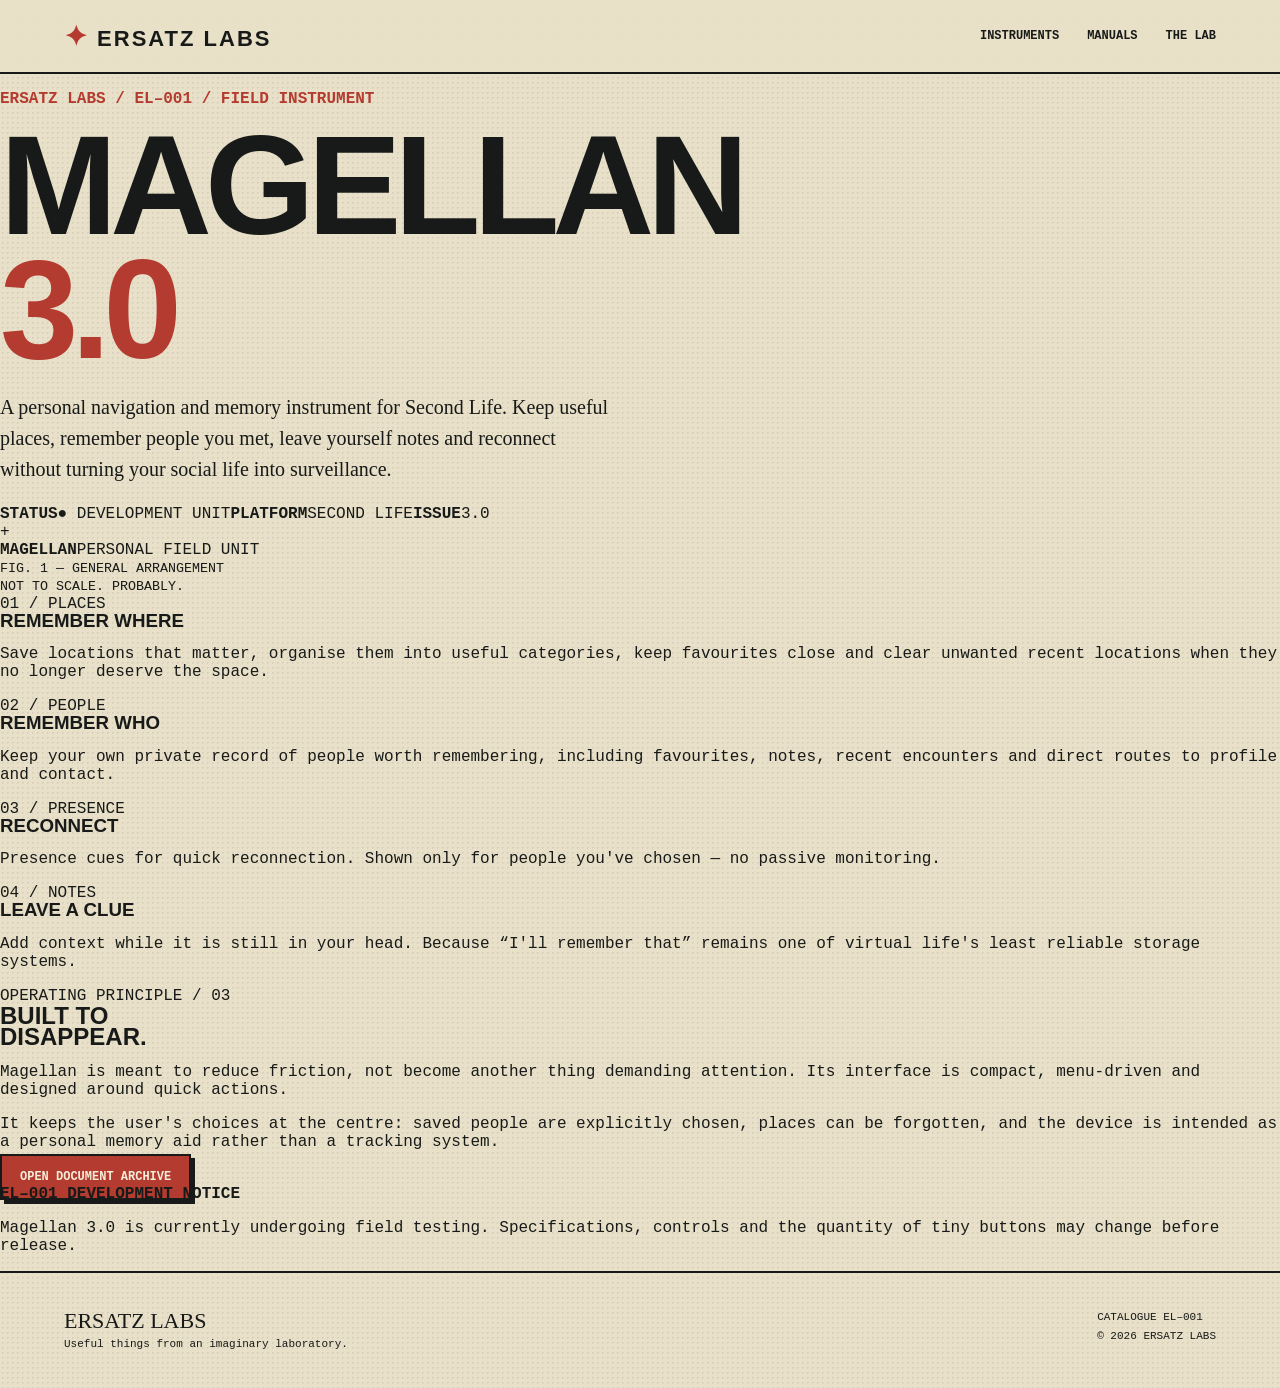
==== magellan.html @ e135221e "Add magellan page" ====
<!doctype html><html lang="en"><head><meta charset="utf-8"><meta name="viewport" content="width=device-width,initial-scale=1"><title>Magellan 3.0 — Ersatz Labs</title><link rel="stylesheet" href="style.css"></head><body><header class="top"><a class="brand" href="index.html"><span class="atom">✦</span> ERSATZ LABS</a><nav><a href="index.html#instruments">INSTRUMENTS</a><a href="manuals.html">MANUALS</a><a href="lab.html">THE LAB</a></nav></header><main><section class="product-hero"><div><p class="serial">ERSATZ LABS / EL–001 / FIELD INSTRUMENT</p><h1>MAGELLAN<br><em>3.0</em></h1><p class="lead">A personal navigation and memory instrument for Second Life. Keep useful places, remember people you met, leave yourself notes and reconnect without turning your social life into surveillance.</p><div class="status-panel"><b>STATUS</b><span>● DEVELOPMENT UNIT</span><b>PLATFORM</b><span>SECOND LIFE</span><b>ISSUE</b><span>3.0</span></div></div><div class="blueprint"><div class="crosshair">+</div><div class="mini-device"><b>MAGELLAN</b><span>PERSONAL FIELD UNIT</span></div><small>FIG. 1 — GENERAL ARRANGEMENT<br>NOT TO SCALE. PROBABLY.</small></div></section><section class="feature-grid"><article><span>01 / PLACES</span><h3>REMEMBER WHERE</h3><p>Save locations that matter, organise them into useful categories, keep favourites close and clear unwanted recent locations when they no longer deserve the space.</p></article><article><span>02 / PEOPLE</span><h3>REMEMBER WHO</h3><p>Keep your own private record of people worth remembering, including favourites, notes, recent encounters and direct routes to profile and contact.</p></article><article><span>03 / PRESENCE</span><h3>RECONNECT</h3><p>Presence cues for quick reconnection. Shown only for people you've chosen — no passive monitoring.</p></article><article><span>04 / NOTES</span><h3>LEAVE A CLUE</h3><p>Add context while it is still in your head. Because “I'll remember that” remains one of virtual life's least reliable storage systems.</p></article></section><section class="specsheet"><div><span>OPERATING PRINCIPLE / 03</span><h2>BUILT TO<br>DISAPPEAR.</h2></div><div><p>Magellan is meant to reduce friction, not become another thing demanding attention. Its interface is compact, menu-driven and designed around quick actions.</p><p>It keeps the user's choices at the centre: saved people are explicitly chosen, places can be forgotten, and the device is intended as a personal memory aid rather than a tracking system.</p><a class="button primary" href="manuals.html">OPEN DOCUMENT ARCHIVE</a></div></section><section class="notice"><b>EL–001 DEVELOPMENT NOTICE</b><p>Magellan 3.0 is currently undergoing field testing. Specifications, controls and the quantity of tiny buttons may change before release.</p></section></main><footer><div><b>ERSATZ LABS</b><br><span>Useful things from an imaginary laboratory.</span></div><div>CATALOGUE EL–001<br>© 2026 ERSATZ LABS</div></footer></body></html>
---- style.css ----
:root{--ink:#171a18;--paper:#e8e0c8;--cream:#f3edd9;--red:#b43b2f;--teal:#2e6663;--yellow:#d7ad42;--line:#807b6b}*{box-sizing:border-box}html{scroll-behavior:smooth}body{margin:0;background:var(--paper);color:var(--ink);font-family:"Courier New",monospace;background-image:radial-gradient(#00000012 1px,transparent 1px);background-size:5px 5px}.top{height:74px;display:flex;align-items:center;justify-content:space-between;padding:0 5vw;border-bottom:2px solid var(--ink);position:sticky;top:0;background:#e8e0c8f2;z-index:10}.brand{font:bold 22px Arial,sans-serif;letter-spacing:2px}.atom{color:var(--red);font-size:28px}.top a{color:inherit;text-decoration:none}.top nav{display:flex;gap:28px;font-size:12px;font-weight:bold}.hero{padding:7vw 5vw 0;min-height:720px;border-bottom:2px solid var(--ink)}.eyebrow,.section-head span,.manuals>div>span,.about span{font-size:11px;letter-spacing:2px}.hero-grid{display:grid;grid-template-columns:1.05fr .95fr;gap:6vw;align-items:center;max-width:1250px;margin:30px auto 50px}.serial{color:var(--red);font-weight:bold}h1,h2,h3{font-family:Arial Black,Impact,sans-serif;margin:0;line-height:.88;text-transform:uppercase}h1{font-size:clamp(76px,11vw,150px);letter-spacing:-7px}h1 em{color:var(--red);font-style:normal}.lead{max-width:610px;font:20px/1.55 Georgia,serif}.buttons{display:flex;gap:12px;margin-top:30px}.button{border:2px solid var(--ink);padding:14px 18px;text-decoration:none;color:inherit;font-weight:bold;font-size:12px;box-shadow:4px 4px 0 var(--ink)}.primary{background:var(--red);color:var(--cream)}.device{height:470px;display:flex;align-items:center;justify-content:center;position:relative}.case{width:310px;height:400px;border:5px solid var(--ink);border-radius:42px;background:#b9b095;padding:28px;transform:rotate(4deg);box-shadow:14px 16px 0 #171a1830,inset 0 0 0 3px #e5dcc2;position:relative}.antenna{position:absolute;width:14px;height:110px;background:var(--ink);top:-3px;right:30%;transform:rotate(7deg);border-radius:8px}.plate{text-align:center;font:bold 14px Arial;letter-spacing:3px;margin-bottom:17px}.screen{height:190px;border:5px solid var(--ink);border-radius:12px;background:#58726a;color:#e8e0c8;padding:20px;box-shadow:inset 0 0 28px #172b26}.screen span,.screen i{font-size:10px;display:block}.screen b{font:26px/1.05 Arial Black;margin:30px 0;display:block}.screen i{font-style:normal}.controls{display:flex;gap:22px;justify-content:center;margin:20px}.controls span{width:28px;height:28px;background:var(--red);border:3px solid var(--ink);border-radius:50%;box-shadow:2px 2px 0 var(--ink)}.case small{font-size:8px;display:block;text-align:center}.ticker{border-top:2px solid var(--ink);padding:15px;text-align:center;font-size:11px;letter-spacing:2px}.ticker b{color:var(--red);margin:0 2vw}.section{padding:8vw 5vw}.section-head{display:flex;justify-content:space-between;align-items:end;margin-bottom:55px}.section-head h2,.manuals h2,.about h2{font-size:clamp(45px,7vw,90px);letter-spacing:-4px}.cards{display:grid;grid-template-columns:repeat(3,1fr);gap:20px}.card{border:2px solid var(--ink);padding:28px;min-height:330px;background:#eee7d3;box-shadow:6px 6px 0 var(--ink)}.card.featured{background:var(--teal);color:var(--cream)}.card h3{font-size:32px;margin:30px 0 20px}.card p{line-height:1.55}.card a,.card>span{color:inherit;font-weight:bold;font-size:11px}.tag{display:inline-block;background:var(--yellow);color:var(--ink);padding:6px 9px;border:1px solid var(--ink);font-weight:bold;font-size:10px;transform:rotate(-2deg)}.tag.ghost{background:transparent}.manuals{background:var(--ink);color:var(--cream);padding:8vw 5vw;display:grid;grid-template-columns:1fr 1fr;gap:8vw}.manuals p{font:19px/1.6 Georgia,serif}.manual-box{border:2px solid var(--cream);padding:40px;position:relative}.manual-box h3{font-size:40px;margin-top:50px}.manual-box button{width:100%;padding:14px;background:transparent;color:var(--cream);border:1px solid var(--cream);margin:25px 0}.stamp{position:absolute;right:25px;top:20px;border:3px solid var(--red);color:var(--red);padding:8px;transform:rotate(8deg);font-weight:bold}.about{padding:9vw 10vw;display:grid;grid-template-columns:.7fr 1.3fr;gap:8vw;align-items:center}.about p{font:20px/1.65 Georgia,serif;max-width:700px}.johnny{height:390px;position:relative}.head{width:150px;height:150px;border:5px solid var(--ink);border-radius:50%;background:var(--yellow);font-size:90px;text-align:center;line-height:140px;margin:auto;position:relative;z-index:2}.body{width:260px;height:250px;background:var(--teal);border:5px solid var(--ink);border-radius:130px 130px 20px 20px;margin:-12px auto 0}footer{border-top:2px solid var(--ink);padding:35px 5vw;display:flex;justify-content:space-between;font-size:11px;line-height:1.7}footer b{font:22px Arial Black}@media(max-width:800px){.top nav{display:none}.hero-grid,.manuals,.about{grid-template-columns:1fr}.device{margin-top:30px}.cards{grid-template-columns:1fr}.section-head{display:block}.section-head span{display:block;margin-bottom:20px}h1{font-size:76px}.hero{padding-top:50px}.manuals,.about{padding:70px 7vw}.johnny{order:2}footer{gap:30px;flex-direction:column}}
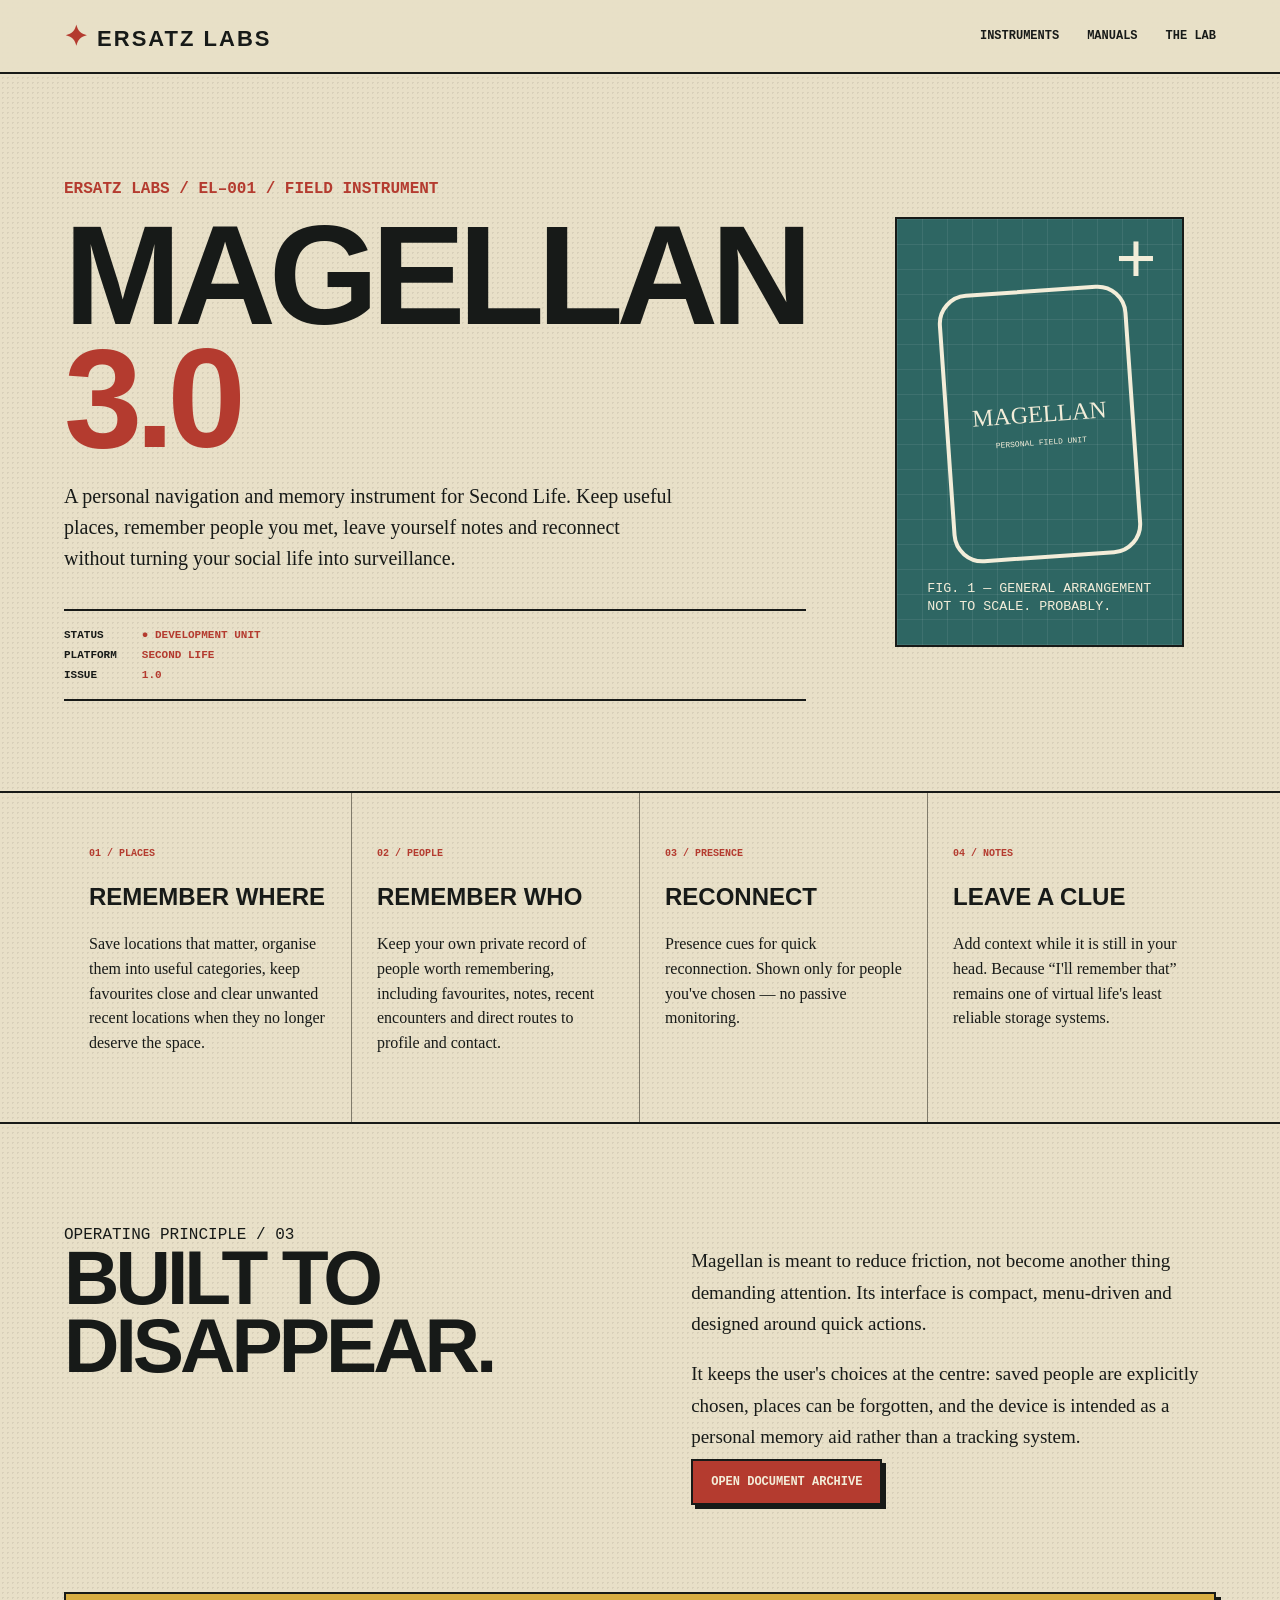
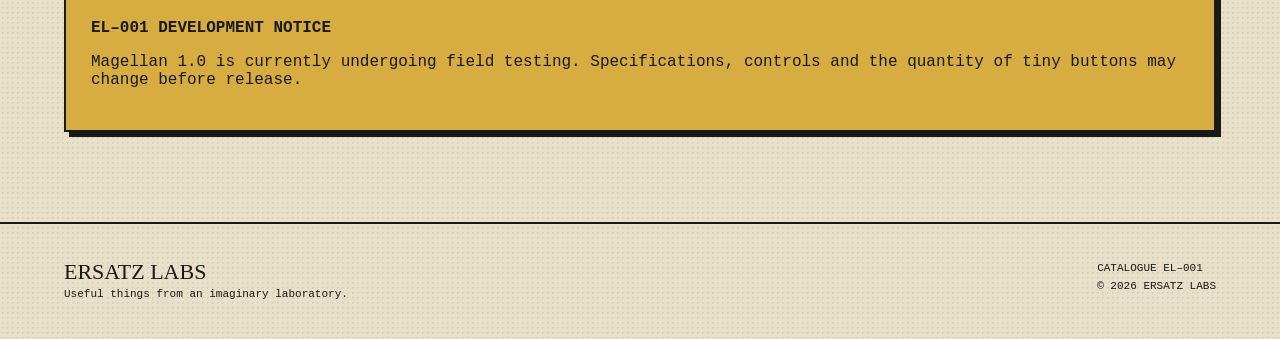
==== commit de37f6f6: "Correct Magellan version to 1.0" ====
--- a/magellan.html
+++ b/magellan.html
@@ -1 +1 @@
-<!doctype html><html lang="en"><head><meta charset="utf-8"><meta name="viewport" content="width=device-width,initial-scale=1"><title>Magellan 3.0 — Ersatz Labs</title><link rel="stylesheet" href="style.css"></head><body><header class="top"><a class="brand" href="index.html"><span class="atom">✦</span> ERSATZ LABS</a><nav><a href="index.html#instruments">INSTRUMENTS</a><a href="manuals.html">MANUALS</a><a href="lab.html">THE LAB</a></nav></header><main><section class="product-hero"><div><p class="serial">ERSATZ LABS / EL–001 / FIELD INSTRUMENT</p><h1>MAGELLAN<br><em>3.0</em></h1><p class="lead">A personal navigation and memory instrument for Second Life. Keep useful places, remember people you met, leave yourself notes and reconnect without turning your social life into surveillance.</p><div class="status-panel"><b>STATUS</b><span>● DEVELOPMENT UNIT</span><b>PLATFORM</b><span>SECOND LIFE</span><b>ISSUE</b><span>3.0</span></div></div><div class="blueprint"><div class="crosshair">+</div><div class="mini-device"><b>MAGELLAN</b><span>PERSONAL FIELD UNIT</span></div><small>FIG. 1 — GENERAL ARRANGEMENT<br>NOT TO SCALE. PROBABLY.</small></div></section><section class="feature-grid"><article><span>01 / PLACES</span><h3>REMEMBER WHERE</h3><p>Save locations that matter, organise them into useful categories, keep favourites close and clear unwanted recent locations when they no longer deserve the space.</p></article><article><span>02 / PEOPLE</span><h3>REMEMBER WHO</h3><p>Keep your own private record of people worth remembering, including favourites, notes, recent encounters and direct routes to profile and contact.</p></article><article><span>03 / PRESENCE</span><h3>RECONNECT</h3><p>Presence cues for quick reconnection. Shown only for people you've chosen — no passive monitoring.</p></article><article><span>04 / NOTES</span><h3>LEAVE A CLUE</h3><p>Add context while it is still in your head. Because “I'll remember that” remains one of virtual life's least reliable storage systems.</p></article></section><section class="specsheet"><div><span>OPERATING PRINCIPLE / 03</span><h2>BUILT TO<br>DISAPPEAR.</h2></div><div><p>Magellan is meant to reduce friction, not become another thing demanding attention. Its interface is compact, menu-driven and designed around quick actions.</p><p>It keeps the user's choices at the centre: saved people are explicitly chosen, places can be forgotten, and the device is intended as a personal memory aid rather than a tracking system.</p><a class="button primary" href="manuals.html">OPEN DOCUMENT ARCHIVE</a></div></section><section class="notice"><b>EL–001 DEVELOPMENT NOTICE</b><p>Magellan 3.0 is currently undergoing field testing. Specifications, controls and the quantity of tiny buttons may change before release.</p></section></main><footer><div><b>ERSATZ LABS</b><br><span>Useful things from an imaginary laboratory.</span></div><div>CATALOGUE EL–001<br>© 2026 ERSATZ LABS</div></footer></body></html>+<!doctype html><html lang="en"><head><meta charset="utf-8"><meta name="viewport" content="width=device-width,initial-scale=1"><title>Magellan 1.0 — Ersatz Labs</title><link rel="stylesheet" href="style.css"></head><body><header class="top"><a class="brand" href="index.html"><span class="atom">✦</span> ERSATZ LABS</a><nav><a href="index.html#instruments">INSTRUMENTS</a><a href="manuals.html">MANUALS</a><a href="lab.html">THE LAB</a></nav></header><main><section class="product-hero"><div><p class="serial">ERSATZ LABS / EL–001 / FIELD INSTRUMENT</p><h1>MAGELLAN<br><em>3.0</em></h1><p class="lead">A personal navigation and memory instrument for Second Life. Keep useful places, remember people you met, leave yourself notes and reconnect without turning your social life into surveillance.</p><div class="status-panel"><b>STATUS</b><span>● DEVELOPMENT UNIT</span><b>PLATFORM</b><span>SECOND LIFE</span><b>ISSUE</b><span>1.0</span></div></div><div class="blueprint"><div class="crosshair">+</div><div class="mini-device"><b>MAGELLAN</b><span>PERSONAL FIELD UNIT</span></div><small>FIG. 1 — GENERAL ARRANGEMENT<br>NOT TO SCALE. PROBABLY.</small></div></section><section class="feature-grid"><article><span>01 / PLACES</span><h3>REMEMBER WHERE</h3><p>Save locations that matter, organise them into useful categories, keep favourites close and clear unwanted recent locations when they no longer deserve the space.</p></article><article><span>02 / PEOPLE</span><h3>REMEMBER WHO</h3><p>Keep your own private record of people worth remembering, including favourites, notes, recent encounters and direct routes to profile and contact.</p></article><article><span>03 / PRESENCE</span><h3>RECONNECT</h3><p>Presence cues for quick reconnection. Shown only for people you've chosen — no passive monitoring.</p></article><article><span>04 / NOTES</span><h3>LEAVE A CLUE</h3><p>Add context while it is still in your head. Because “I'll remember that” remains one of virtual life's least reliable storage systems.</p></article></section><section class="specsheet"><div><span>OPERATING PRINCIPLE / 03</span><h2>BUILT TO<br>DISAPPEAR.</h2></div><div><p>Magellan is meant to reduce friction, not become another thing demanding attention. Its interface is compact, menu-driven and designed around quick actions.</p><p>It keeps the user's choices at the centre: saved people are explicitly chosen, places can be forgotten, and the device is intended as a personal memory aid rather than a tracking system.</p><a class="button primary" href="manuals.html">OPEN DOCUMENT ARCHIVE</a></div></section><section class="notice"><b>EL–001 DEVELOPMENT NOTICE</b><p>Magellan 1.0 is currently undergoing field testing. Specifications, controls and the quantity of tiny buttons may change before release.</p></section></main><footer><div><b>ERSATZ LABS</b><br><span>Useful things from an imaginary laboratory.</span></div><div>CATALOGUE EL–001<br>© 2026 ERSATZ LABS</div></footer></body></html>
--- a/style.css
+++ b/style.css
@@ -1 +1,3 @@
-:root{--ink:#171a18;--paper:#e8e0c8;--cream:#f3edd9;--red:#b43b2f;--teal:#2e6663;--yellow:#d7ad42;--line:#807b6b}*{box-sizing:border-box}html{scroll-behavior:smooth}body{margin:0;background:var(--paper);color:var(--ink);font-family:"Courier New",monospace;background-image:radial-gradient(#00000012 1px,transparent 1px);background-size:5px 5px}.top{height:74px;display:flex;align-items:center;justify-content:space-between;padding:0 5vw;border-bottom:2px solid var(--ink);position:sticky;top:0;background:#e8e0c8f2;z-index:10}.brand{font:bold 22px Arial,sans-serif;letter-spacing:2px}.atom{color:var(--red);font-size:28px}.top a{color:inherit;text-decoration:none}.top nav{display:flex;gap:28px;font-size:12px;font-weight:bold}.hero{padding:7vw 5vw 0;min-height:720px;border-bottom:2px solid var(--ink)}.eyebrow,.section-head span,.manuals>div>span,.about span{font-size:11px;letter-spacing:2px}.hero-grid{display:grid;grid-template-columns:1.05fr .95fr;gap:6vw;align-items:center;max-width:1250px;margin:30px auto 50px}.serial{color:var(--red);font-weight:bold}h1,h2,h3{font-family:Arial Black,Impact,sans-serif;margin:0;line-height:.88;text-transform:uppercase}h1{font-size:clamp(76px,11vw,150px);letter-spacing:-7px}h1 em{color:var(--red);font-style:normal}.lead{max-width:610px;font:20px/1.55 Georgia,serif}.buttons{display:flex;gap:12px;margin-top:30px}.button{border:2px solid var(--ink);padding:14px 18px;text-decoration:none;color:inherit;font-weight:bold;font-size:12px;box-shadow:4px 4px 0 var(--ink)}.primary{background:var(--red);color:var(--cream)}.device{height:470px;display:flex;align-items:center;justify-content:center;position:relative}.case{width:310px;height:400px;border:5px solid var(--ink);border-radius:42px;background:#b9b095;padding:28px;transform:rotate(4deg);box-shadow:14px 16px 0 #171a1830,inset 0 0 0 3px #e5dcc2;position:relative}.antenna{position:absolute;width:14px;height:110px;background:var(--ink);top:-3px;right:30%;transform:rotate(7deg);border-radius:8px}.plate{text-align:center;font:bold 14px Arial;letter-spacing:3px;margin-bottom:17px}.screen{height:190px;border:5px solid var(--ink);border-radius:12px;background:#58726a;color:#e8e0c8;padding:20px;box-shadow:inset 0 0 28px #172b26}.screen span,.screen i{font-size:10px;display:block}.screen b{font:26px/1.05 Arial Black;margin:30px 0;display:block}.screen i{font-style:normal}.controls{display:flex;gap:22px;justify-content:center;margin:20px}.controls span{width:28px;height:28px;background:var(--red);border:3px solid var(--ink);border-radius:50%;box-shadow:2px 2px 0 var(--ink)}.case small{font-size:8px;display:block;text-align:center}.ticker{border-top:2px solid var(--ink);padding:15px;text-align:center;font-size:11px;letter-spacing:2px}.ticker b{color:var(--red);margin:0 2vw}.section{padding:8vw 5vw}.section-head{display:flex;justify-content:space-between;align-items:end;margin-bottom:55px}.section-head h2,.manuals h2,.about h2{font-size:clamp(45px,7vw,90px);letter-spacing:-4px}.cards{display:grid;grid-template-columns:repeat(3,1fr);gap:20px}.card{border:2px solid var(--ink);padding:28px;min-height:330px;background:#eee7d3;box-shadow:6px 6px 0 var(--ink)}.card.featured{background:var(--teal);color:var(--cream)}.card h3{font-size:32px;margin:30px 0 20px}.card p{line-height:1.55}.card a,.card>span{color:inherit;font-weight:bold;font-size:11px}.tag{display:inline-block;background:var(--yellow);color:var(--ink);padding:6px 9px;border:1px solid var(--ink);font-weight:bold;font-size:10px;transform:rotate(-2deg)}.tag.ghost{background:transparent}.manuals{background:var(--ink);color:var(--cream);padding:8vw 5vw;display:grid;grid-template-columns:1fr 1fr;gap:8vw}.manuals p{font:19px/1.6 Georgia,serif}.manual-box{border:2px solid var(--cream);padding:40px;position:relative}.manual-box h3{font-size:40px;margin-top:50px}.manual-box button{width:100%;padding:14px;background:transparent;color:var(--cream);border:1px solid var(--cream);margin:25px 0}.stamp{position:absolute;right:25px;top:20px;border:3px solid var(--red);color:var(--red);padding:8px;transform:rotate(8deg);font-weight:bold}.about{padding:9vw 10vw;display:grid;grid-template-columns:.7fr 1.3fr;gap:8vw;align-items:center}.about p{font:20px/1.65 Georgia,serif;max-width:700px}.johnny{height:390px;position:relative}.head{width:150px;height:150px;border:5px solid var(--ink);border-radius:50%;background:var(--yellow);font-size:90px;text-align:center;line-height:140px;margin:auto;position:relative;z-index:2}.body{width:260px;height:250px;background:var(--teal);border:5px solid var(--ink);border-radius:130px 130px 20px 20px;margin:-12px auto 0}footer{border-top:2px solid var(--ink);padding:35px 5vw;display:flex;justify-content:space-between;font-size:11px;line-height:1.7}footer b{font:22px Arial Black}@media(max-width:800px){.top nav{display:none}.hero-grid,.manuals,.about{grid-template-columns:1fr}.device{margin-top:30px}.cards{grid-template-columns:1fr}.section-head{display:block}.section-head span{display:block;margin-bottom:20px}h1{font-size:76px}.hero{padding-top:50px}.manuals,.about{padding:70px 7vw}.johnny{order:2}footer{gap:30px;flex-direction:column}}+:root{--ink:#171a18;--paper:#e8e0c8;--cream:#f3edd9;--red:#b43b2f;--teal:#2e6663;--yellow:#d7ad42;--line:#807b6b}*{box-sizing:border-box}html{scroll-behavior:smooth}body{margin:0;background:var(--paper);color:var(--ink);font-family:"Courier New",monospace;background-image:radial-gradient(#00000012 1px,transparent 1px);background-size:5px 5px}.top{height:74px;display:flex;align-items:center;justify-content:space-between;padding:0 5vw;border-bottom:2px solid var(--ink);position:sticky;top:0;background:#e8e0c8f2;z-index:10}.brand{font:bold 22px Arial,sans-serif;letter-spacing:2px}.atom{color:var(--red);font-size:28px}.top a{color:inherit;text-decoration:none}.top nav{display:flex;gap:28px;font-size:12px;font-weight:bold}.hero{padding:7vw 5vw 0;min-height:720px;border-bottom:2px solid var(--ink)}.eyebrow,.section-head span,.manuals>div>span,.about span{font-size:11px;letter-spacing:2px}.hero-grid{display:grid;grid-template-columns:1.05fr .95fr;gap:6vw;align-items:center;max-width:1250px;margin:30px auto 50px}.serial{color:var(--red);font-weight:bold}h1,h2,h3{font-family:Arial Black,Impact,sans-serif;margin:0;line-height:.88;text-transform:uppercase}h1{font-size:clamp(76px,11vw,150px);letter-spacing:-7px}h1 em{color:var(--red);font-style:normal}.lead{max-width:610px;font:20px/1.55 Georgia,serif}.buttons{display:flex;gap:12px;margin-top:30px}.button{border:2px solid var(--ink);padding:14px 18px;text-decoration:none;color:inherit;font-weight:bold;font-size:12px;box-shadow:4px 4px 0 var(--ink)}.primary{background:var(--red);color:var(--cream)}.device{height:470px;display:flex;align-items:center;justify-content:center;position:relative}.case{width:310px;height:400px;border:5px solid var(--ink);border-radius:42px;background:#b9b095;padding:28px;transform:rotate(4deg);box-shadow:14px 16px 0 #171a1830,inset 0 0 0 3px #e5dcc2;position:relative}.antenna{position:absolute;width:14px;height:110px;background:var(--ink);top:-3px;right:30%;transform:rotate(7deg);border-radius:8px}.plate{text-align:center;font:bold 14px Arial;letter-spacing:3px;margin-bottom:17px}.screen{height:190px;border:5px solid var(--ink);border-radius:12px;background:#58726a;color:#e8e0c8;padding:20px;box-shadow:inset 0 0 28px #172b26}.screen span,.screen i{font-size:10px;display:block}.screen b{font:26px/1.05 Arial Black;margin:30px 0;display:block}.screen i{font-style:normal}.controls{display:flex;gap:22px;justify-content:center;margin:20px}.controls span{width:28px;height:28px;background:var(--red);border:3px solid var(--ink);border-radius:50%;box-shadow:2px 2px 0 var(--ink)}.case small{font-size:8px;display:block;text-align:center}.ticker{border-top:2px solid var(--ink);padding:15px;text-align:center;font-size:11px;letter-spacing:2px}.ticker b{color:var(--red);margin:0 2vw}.section{padding:8vw 5vw}.section-head{display:flex;justify-content:space-between;align-items:end;margin-bottom:55px}.section-head h2,.manuals h2,.about h2{font-size:clamp(45px,7vw,90px);letter-spacing:-4px}.cards{display:grid;grid-template-columns:repeat(3,1fr);gap:20px}.card{border:2px solid var(--ink);padding:28px;min-height:330px;background:#eee7d3;box-shadow:6px 6px 0 var(--ink)}.card.featured{background:var(--teal);color:var(--cream)}.card h3{font-size:32px;margin:30px 0 20px}.card p{line-height:1.55}.card a,.card>span{color:inherit;font-weight:bold;font-size:11px}.tag{display:inline-block;background:var(--yellow);color:var(--ink);padding:6px 9px;border:1px solid var(--ink);font-weight:bold;font-size:10px;transform:rotate(-2deg)}.tag.ghost{background:transparent}.manuals{background:var(--ink);color:var(--cream);padding:8vw 5vw;display:grid;grid-template-columns:1fr 1fr;gap:8vw}.manuals p{font:19px/1.6 Georgia,serif}.manual-box{border:2px solid var(--cream);padding:40px;position:relative}.manual-box h3{font-size:40px;margin-top:50px}.manual-box button{width:100%;padding:14px;background:transparent;color:var(--cream);border:1px solid var(--cream);margin:25px 0}.stamp{position:absolute;right:25px;top:20px;border:3px solid var(--red);color:var(--red);padding:8px;transform:rotate(8deg);font-weight:bold}.about{padding:9vw 10vw;display:grid;grid-template-columns:.7fr 1.3fr;gap:8vw;align-items:center}.about p{font:20px/1.65 Georgia,serif;max-width:700px}.johnny{height:390px;position:relative}.head{width:150px;height:150px;border:5px solid var(--ink);border-radius:50%;background:var(--yellow);font-size:90px;text-align:center;line-height:140px;margin:auto;position:relative;z-index:2}.body{width:260px;height:250px;background:var(--teal);border:5px solid var(--ink);border-radius:130px 130px 20px 20px;margin:-12px auto 0}footer{border-top:2px solid var(--ink);padding:35px 5vw;display:flex;justify-content:space-between;font-size:11px;line-height:1.7}footer b{font:22px Arial Black}@media(max-width:800px){.top nav{display:none}.hero-grid,.manuals,.about{grid-template-columns:1fr}.device{margin-top:30px}.cards{grid-template-columns:1fr}.section-head{display:block}.section-head span{display:block;margin-bottom:20px}h1{font-size:76px}.hero{padding-top:50px}.manuals,.about{padding:70px 7vw}.johnny{order:2}footer{gap:30px;flex-direction:column}}
+/* Internal catalogue pages */
+.product-hero,.archive-head,.lab-hero{padding:7vw 5vw;min-height:620px;border-bottom:2px solid var(--ink)}.product-hero{display:grid;grid-template-columns:1.1fr .9fr;gap:7vw;align-items:center}.status-panel{display:grid;grid-template-columns:auto 1fr;gap:8px 25px;border-top:2px solid var(--ink);border-bottom:2px solid var(--ink);padding:18px 0;margin-top:35px;font-size:11px}.status-panel span{color:var(--red);font-weight:bold}.blueprint{height:430px;border:2px solid var(--ink);background-color:var(--teal);color:var(--cream);background-image:linear-gradient(#ffffff13 1px,transparent 1px),linear-gradient(90deg,#ffffff13 1px,transparent 1px);background-size:25px 25px;position:relative;padding:30px}.crosshair{font-size:70px;position:absolute;right:25px;top:5px}.mini-device{width:190px;height:270px;border:4px solid var(--cream);border-radius:30px;margin:40px auto 20px;display:flex;flex-direction:column;align-items:center;justify-content:center;transform:rotate(-4deg)}.mini-device b{font:24px Arial Black}.mini-device span{font-size:8px;margin-top:10px}.feature-grid{display:grid;grid-template-columns:repeat(4,1fr);padding:0 5vw;border-bottom:2px solid var(--ink)}.feature-grid article{padding:50px 25px;border-right:1px solid var(--line)}.feature-grid article:last-child{border:0}.feature-grid span{font-size:10px;color:var(--red);font-weight:bold}.feature-grid h3{font-size:24px;margin:25px 0}.feature-grid p{font:16px/1.55 Georgia,serif}.specsheet{padding:8vw 5vw;display:grid;grid-template-columns:1fr 1fr;gap:8vw}.specsheet h2,.lab-copy h2,.personnel h2{font-size:clamp(42px,6vw,78px);letter-spacing:-4px}.specsheet p,.lab-copy p,.personnel p{font:19px/1.65 Georgia,serif}.notice,.archive-note{margin:0 5vw 7vw;border:2px solid var(--ink);padding:25px;background:var(--yellow);box-shadow:5px 5px 0 var(--ink)}.archive-head{min-height:540px}.archive-list{padding:5vw}.archive-row{display:grid;grid-template-columns:150px 1fr 180px 100px;gap:25px;align-items:center;border-top:2px solid var(--ink);padding:28px 10px}.archive-row:last-child{border-bottom:2px solid var(--ink)}.archive-row h3{font-size:26px}.archive-row p{margin:5px 0}.archive-row strong{color:var(--red)}.archive-row.muted{opacity:.62}.lab-hero{min-height:720px}.lab-copy{max-width:720px;margin:70px 0 0 auto}.principles{display:grid;grid-template-columns:repeat(3,1fr);border-bottom:2px solid var(--ink)}.principles article{padding:5vw;border-right:2px solid var(--ink);min-height:300px}.principles article:last-child{border:0}.principles b{font-size:42px;color:var(--red)}.principles h3{font-size:28px;margin:30px 0}.personnel{padding:8vw 10vw;display:grid;grid-template-columns:.7fr 1.3fr;gap:8vw;align-items:center}.id-photo{border:2px solid var(--ink);padding:30px;text-align:center;background:#d8cfb6}.johnny.small{height:300px}.johnny.small .head{width:115px;height:115px;line-height:105px;font-size:65px}.johnny.small .body{width:190px;height:190px}.id-photo>span{font-size:9px}.archive-button{display:block;text-align:center;margin:25px 0}@media(max-width:800px){.product-hero,.specsheet,.personnel{grid-template-columns:1fr}.feature-grid,.principles{grid-template-columns:1fr}.feature-grid article,.principles article{border-right:0;border-bottom:1px solid var(--line)}.archive-row{grid-template-columns:1fr}.blueprint{margin-top:20px}.product-hero,.archive-head,.lab-hero{padding:60px 7vw}.lab-copy{margin-top:50px}}
